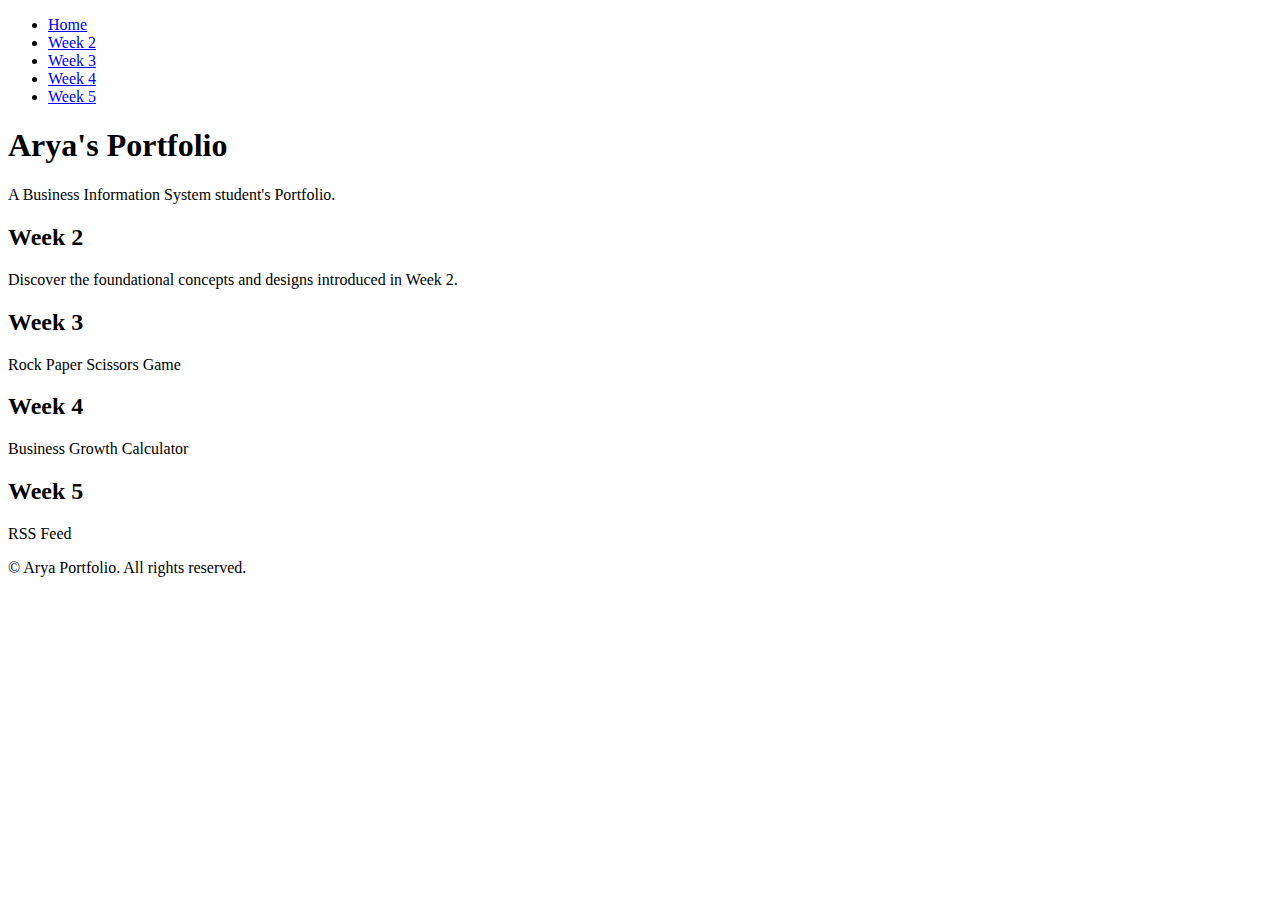
==== index.html @ 1fbb8fec "Updated index.html with feature cards and navigation" ====
<!DOCTYPE html>
<html lang="en">
<head>
  <meta charset="UTF-8">
  <meta name="viewport" content="width=device-width, initial-scale=1.0">
  <title>Home - Animated Introduction</title>
  <link rel="stylesheet" href="../assets/css/styles.css">
</head>
<body>
  <header>
    <nav>
      <ul>
        <li><a href="index.html" class="active">Home</a></li>
        <li><a href="week2.html">Week 2</a></li>
        <li><a href="week3.html">Week 3</a></li>
        <li><a href="week4.html">Week 4</a></li>
        <li><a href="week5.html">Week 5</a></li>
      </ul>
    </nav>
  </header>

  <main>
    <!-- Animated Introduction -->
    <section class="intro">
      <h1 class="intro-title">Arya's Portfolio</h1>
      <p class="intro-description">A Business Information System student's Portfolio.</p>
    </section>

    <!-- Feature Cards Redirecting to Weeks -->
    <section class="features">
      <div class="feature-card" onclick="location.href='week2.html'">
        <h2>Week 2</h2>
        <p>Discover the foundational concepts and designs introduced in Week 2.</p>
      </div>
      <div class="feature-card" onclick="location.href='week3.html'">
        <h2>Week 3</h2>
        <p>Rock Paper Scissors Game</p>
      </div>
      <div class="feature-card" onclick="location.href='week4.html'">
        <h2>Week 4</h2>
        <p>Business Growth Calculator</p>
      </div>
      <div class="feature-card" onclick="location.href='week5.html'">
        <h2>Week 5</h2>
        <p>RSS Feed</p>
      </div>
    </section>
  </main>

  <footer>
    <p>&copy; Arya Portfolio. All rights reserved.</p>
  </footer>
</body>
</html>
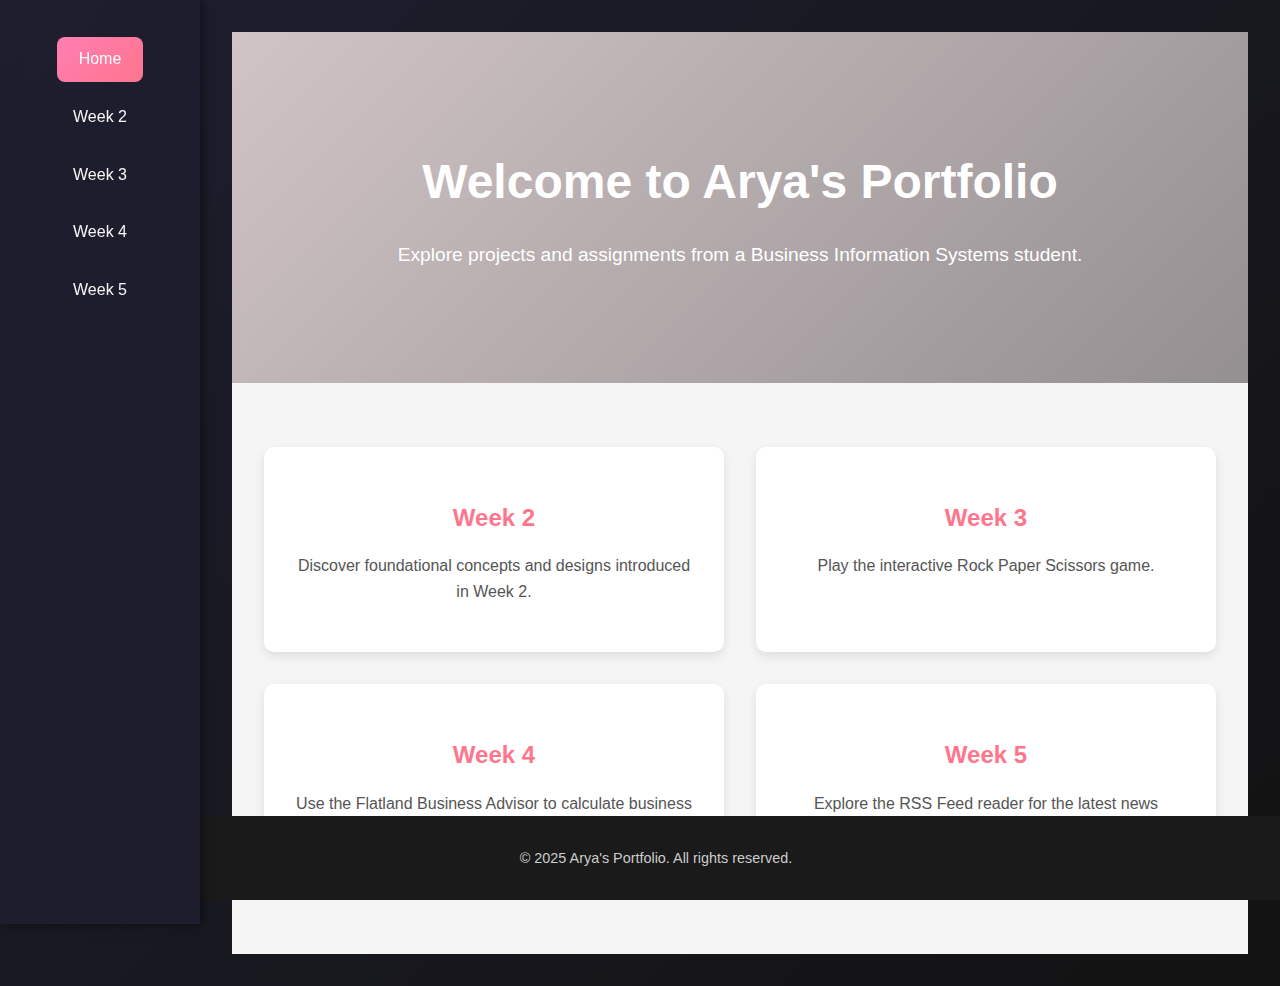
==== commit eea38871: "done" ====
--- a/index.html
+++ b/index.html
@@ -3,52 +3,59 @@
 <head>
   <meta charset="UTF-8">
   <meta name="viewport" content="width=device-width, initial-scale=1.0">
-  <title>Home - Animated Introduction</title>
-  <link rel="stylesheet" href="../assets/css/styles.css">
+  <title>Arya's Portfolio</title>
+  <!-- Link to the CSS file -->
+  <link rel="stylesheet" href="css/index.css">
 </head>
 <body>
+  <!-- Header Section -->
   <header>
     <nav>
       <ul>
         <li><a href="index.html" class="active">Home</a></li>
-        <li><a href="week2.html">Week 2</a></li>
-        <li><a href="week3.html">Week 3</a></li>
-        <li><a href="week4.html">Week 4</a></li>
-        <li><a href="week5.html">Week 5</a></li>
+        <li><a href="portfolio-website/src/pages/week2.html">Week 2</a></li>
+        <li><a href="portfolio-website/src/pages/week3.html">Week 3</a></li>
+        <li><a href="portfolio-website/src/pages/week4.html">Week 4</a></li>
+        <li><a href="portfolio-website/src/pages/week5.html">Week 5</a></li>
       </ul>
     </nav>
   </header>
 
+  <!-- Main Content -->
   <main>
     <!-- Animated Introduction -->
     <section class="intro">
-      <h1 class="intro-title">Arya's Portfolio</h1>
-      <p class="intro-description">A Business Information System student's Portfolio.</p>
+      <h1 class="intro-title">Welcome to Arya's Portfolio</h1>
+      <p class="intro-description">Explore projects and assignments from a Business Information Systems student.</p>
     </section>
 
     <!-- Feature Cards Redirecting to Weeks -->
     <section class="features">
       <div class="feature-card" onclick="location.href='week2.html'">
         <h2>Week 2</h2>
-        <p>Discover the foundational concepts and designs introduced in Week 2.</p>
+        <p>Discover foundational concepts and designs introduced in Week 2.</p>
       </div>
       <div class="feature-card" onclick="location.href='week3.html'">
         <h2>Week 3</h2>
-        <p>Rock Paper Scissors Game</p>
+        <p>Play the interactive Rock Paper Scissors game.</p>
       </div>
       <div class="feature-card" onclick="location.href='week4.html'">
         <h2>Week 4</h2>
-        <p>Business Growth Calculator</p>
+        <p>Use the Flatland Business Advisor to calculate business growth.</p>
       </div>
       <div class="feature-card" onclick="location.href='week5.html'">
         <h2>Week 5</h2>
-        <p>RSS Feed</p>
+        <p>Explore the RSS Feed reader for the latest news updates.</p>
       </div>
     </section>
   </main>
 
+  <!-- Footer Section -->
   <footer>
-    <p>&copy; Arya Portfolio. All rights reserved.</p>
+    <p>&copy; 2025 Arya's Portfolio. All rights reserved.</p>
   </footer>
+
+  <!-- Link to the JavaScript file -->
+  <script src="assets/js/script.js"></script>
 </body>
 </html>--- a/css/index.css
+++ b/css/index.css
@@ -0,0 +1,131 @@
+/* General Styles */
+body {
+    font-family: 'Poppins', sans-serif;
+    margin: 0;
+    padding: 0;
+    background: linear-gradient(135deg, #1e1e2f, #121212); /* Dark theme gradient */
+    color: #f5f5f5;
+    line-height: 1.6;
+    overflow-x: hidden;
+  }
+  
+  /* Footer Styles */
+  footer {
+      text-align: center; /* Center the text */
+      padding: 1rem;
+      background: #1a1a1a; /* Dark background for footer */
+      color: #ccc; /* Light text color */
+      font-size: 0.9rem;
+      position: fixed; /* Fix the footer at the bottom */
+      bottom: 0;
+      left: 0;
+      width: 100%; /* Ensure it spans the full width */
+    }
+  
+  /* Navigation Menu */
+  header {
+    position: fixed;
+    top: 0;
+    left: 0;
+    height: 100%;
+    width: 200px;
+    background: rgba(30, 30, 47, 0.9); /* Glass effect */
+    box-shadow: 2px 0 10px rgba(0, 0, 0, 0.5);
+    display: flex;
+    flex-direction: column;
+    align-items: center;
+    padding-top: 1.5rem;
+    z-index: 1000;
+    backdrop-filter: blur(10px); /* Glass effect */
+  }
+  
+  header nav ul {
+    list-style: none;
+    padding: 0;
+    margin: 0;
+    width: 100%;
+  }
+  
+  header nav ul li {
+    margin: 0.8rem 0;
+  }
+  
+  header nav ul li a {
+    display: block;
+    text-align: center;
+    color: #f5f5f5;
+    text-decoration: none;
+    font-size: 1rem;
+    font-weight: 500;
+    padding: 0.6rem 1rem;
+    border-radius: 8px;
+    transition: all 0.3s ease;
+  }
+  
+  header nav ul li a:hover,
+  header nav ul li a.active {
+    background: linear-gradient(135deg, #ff7eb3, #ff758c);
+    color: #fff;
+  }
+  
+  /* Content Area Adjustment */
+  main {
+    margin-left: 200px;
+    padding: 2rem;
+  }
+  
+  /* Animated Introduction */
+  .intro {
+    text-align: center;
+    padding: 5rem 2rem;
+    background: linear-gradient(135deg, #d1c4c6, #948f91);
+    color: #fff;
+    animation: fadeIn 1.5s ease-in-out;
+  }
+  
+  .intro-title {
+    font-size: 3rem;
+    margin-bottom: 1rem;
+    animation: slideIn 1.5s ease-in-out;
+  }
+  
+  .intro-description {
+    font-size: 1.2rem;
+    margin-bottom: 2rem;
+    animation: fadeIn 2s ease-in-out;
+  }
+  
+  /* Feature Cards Section */
+  .features {
+    display: grid;
+    grid-template-columns: repeat(auto-fit, minmax(300px, 1fr));
+    gap: 2rem;
+    padding: 4rem 2rem;
+    background: #f5f5f5;
+  }
+  
+  .feature-card {
+    background: #fff;
+    border-radius: 10px;
+    box-shadow: 0 4px 10px rgba(0, 0, 0, 0.1);
+    padding: 2rem;
+    text-align: center;
+    transition: transform 0.3s ease, box-shadow 0.3s ease;
+    cursor: pointer;
+  }
+  
+  .feature-card:hover {
+    transform: translateY(-5px);
+    box-shadow: 0 6px 15px rgba(0, 0, 0, 0.2);
+  }
+  
+  .feature-card h2 {
+    font-size: 1.5rem;
+    color: #ff758c;
+    margin-bottom: 1rem;
+  }
+  
+  .feature-card p {
+    font-size: 1rem;
+    color: #555;
+  }